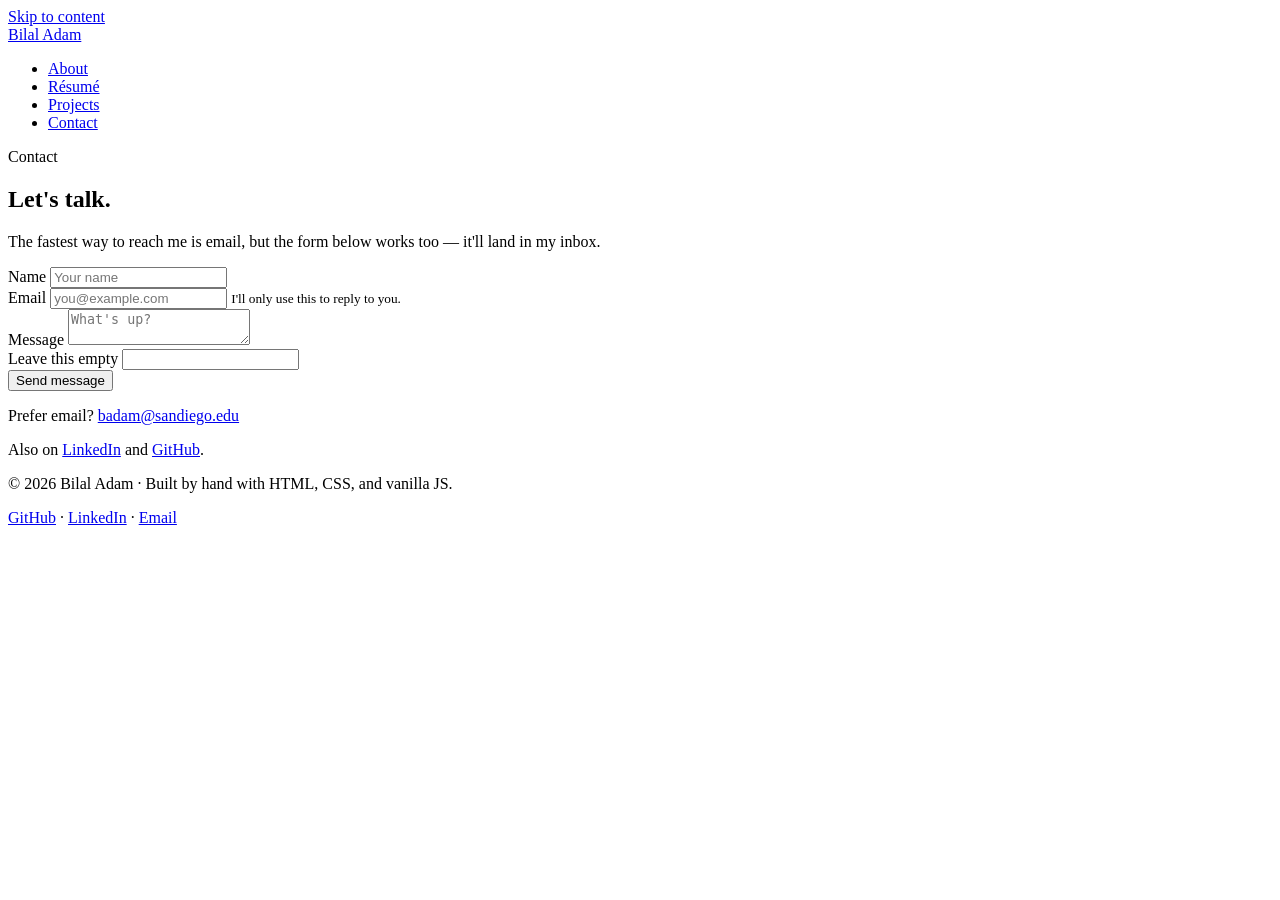
==== contact.html @ ca9637c1 "Add contact form with Formspree handler and progressive enhancement" ====
<!DOCTYPE html>
<html lang="en">
<head>
	<meta charset="UTF-8">
	<meta name="viewport" content="width=device-width, initial-scale=1">
	<title>Contact — Bilal Adam</title>
	<meta name="description" content="Get in touch with Bilal Adam — email, LinkedIn, and a working contact form.">

	<link rel="preconnect" href="https://fonts.googleapis.com">
	<link rel="preconnect" href="https://fonts.gstatic.com" crossorigin>
	<link rel="stylesheet" href="https://fonts.googleapis.com/css2?family=Fraunces:opsz,wght@9..144,400;9..144,500;9..144,600&display=swap">

	<link rel="stylesheet" href="./styles/main.css">
	<script type="module" src="./scripts/main.js" defer></script>
</head>
<body>
	<a class="skip-link" href="#main">Skip to content</a>

	<header class="site-header">
		<div class="site-header__inner">
			<a class="site-logo" href="./index.html">Bilal Adam</a>
			<nav class="site-nav" aria-label="Primary">
				<ul>
					<li><a href="./index.html">About</a></li>
					<li><a href="./resume.html">Résumé</a></li>
					<li><a href="./projects.html">Projects</a></li>
					<li><a href="./contact.html">Contact</a></li>
				</ul>
			</nav>
		</div>
	</header>

	<main id="main" class="container container--narrow">
		<section>
			<p class="hero__eyebrow">Contact</p>
			<h1>Let's talk.</h1>
			<p class="hero__lede">
				The fastest way to reach me is email, but the form below works too —
				it'll land in my inbox.
			</p>

			<!--
				The form posts to Formspree.
				If JavaScript is disabled, the browser performs a normal POST and the user is
				redirected to Formspree's success page. If JavaScript is enabled, main.js
				intercepts and submits via fetch() for a smoother experience.

				REPLACE YOUR_FORMSPREE_ID below with the ID from your Formspree dashboard.
			-->
			<form
				class="contact-form"
				data-contact-form
				action="https://formspree.io/f/xjgljkop"
				method="POST"
				novalidate>

				<div class="field">
					<label for="name">Name</label>
					<input
						type="text"
						id="name"
						name="name"
						required
						minlength="2"
						maxlength="80"
						autocomplete="name"
						placeholder="Your name">
				</div>

				<div class="field">
					<label for="email">Email</label>
					<input
						type="email"
						id="email"
						name="email"
						required
						autocomplete="email"
						placeholder="you@example.com">
					<small class="field__hint">I'll only use this to reply to you.</small>
				</div>

				<div class="field">
					<label for="message">Message</label>
					<textarea
						id="message"
						name="message"
						required
						minlength="10"
						maxlength="2000"
						placeholder="What's up?"></textarea>
				</div>

				<!-- Honeypot for spam bots — humans never see this -->
				<div class="visually-hidden" aria-hidden="true">
					<label for="website">Leave this empty</label>
					<input type="text" id="website" name="_gotcha" tabindex="-1" autocomplete="off">
				</div>

				<div class="form-actions">
					<button type="submit" class="btn btn--primary">Send message</button>
					<p class="form-status" data-form-status role="status" aria-live="polite"></p>
				</div>
			</form>

			<div class="contact-extras">
				<p>
					Prefer email? <a href="mailto:badam@sandiego.edu">badam@sandiego.edu</a>
				</p>
				<p>
					Also on <a href="https://www.linkedin.com/in/bilal-adam1/" rel="noopener">LinkedIn</a>
					and <a href="https://github.com/BilalAdam13" rel="noopener">GitHub</a>.
				</p>
			</div>
		</section>
	</main>

	<footer class="site-footer">
		<div class="site-footer__inner">
			<p>© 2026 Bilal Adam · Built by hand with HTML, CSS, and vanilla JS.</p>
			<p>
				<a href="https://github.com/BilalAdam13" rel="noopener">GitHub</a> ·
				<a href="https://www.linkedin.com/in/bilal-adam1/" rel="noopener">LinkedIn</a> ·
				<a href="mailto:badam@sandiego.edu">Email</a>
			</p>
		</div>
	</footer>
</body>
</html>
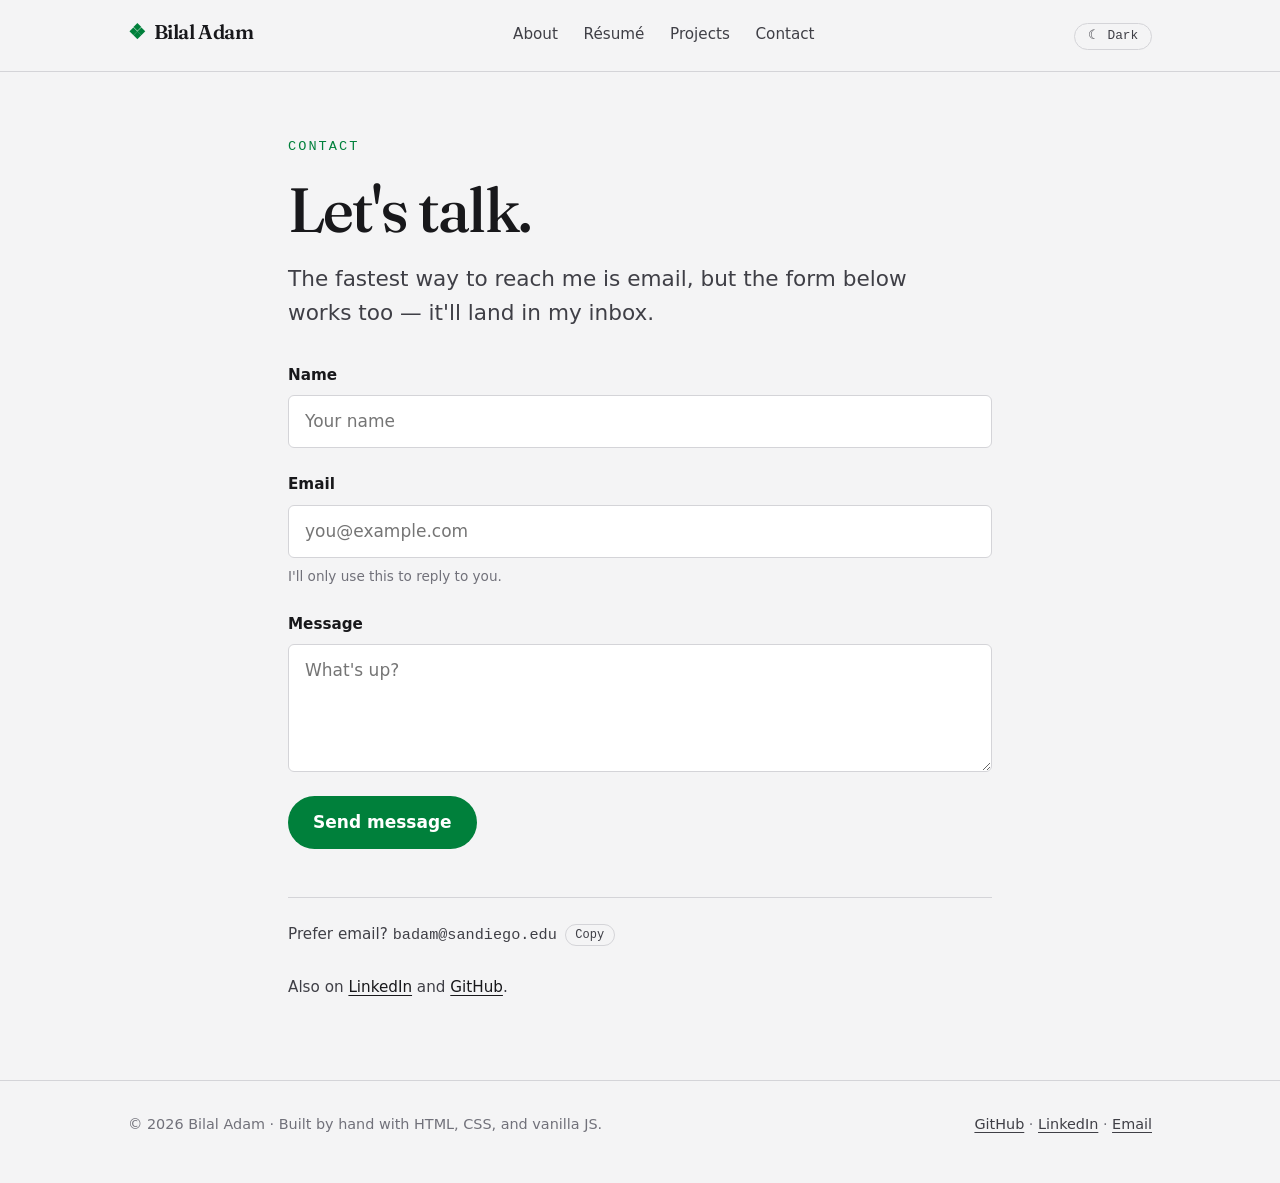
==== commit 8f431794: "Add extra-credit web components: theme-toggle, copy-button, github-stats" ====
--- a/contact.html
+++ b/contact.html
@@ -12,6 +12,8 @@
 
 	<link rel="stylesheet" href="./styles/main.css">
 	<script type="module" src="./scripts/main.js" defer></script>
+	<script type="module" src="./scripts/theme-toggle.js" defer></script>
+	<script type="module" src="./scripts/copy-button.js" defer></script>
 </head>
 <body>
 	<a class="skip-link" href="#main">Skip to content</a>
@@ -27,6 +29,7 @@
 					<li><a href="./contact.html">Contact</a></li>
 				</ul>
 			</nav>
+			<theme-toggle></theme-toggle>
 		</div>
 	</header>
 
@@ -104,7 +107,10 @@
 
 			<div class="contact-extras">
 				<p>
-					Prefer email? <a href="mailto:badam@sandiego.edu">badam@sandiego.edu</a>
+					Prefer email?
+					<copy-button value="badam@sandiego.edu" label="Copy email address to clipboard">
+						<a href="mailto:badam@sandiego.edu">badam@sandiego.edu</a>
+					</copy-button>
 				</p>
 				<p>
 					Also on <a href="https://www.linkedin.com/in/bilal-adam1/" rel="noopener">LinkedIn</a>
--- a/styles/main.css
+++ b/styles/main.css
@@ -0,0 +1,659 @@
+/* =========================================================
+   Bilal Adam — Portfolio
+   Hand-authored CSS. No frameworks.
+   Uses custom properties, modern layout (flex/grid),
+   relative units, and clamp() for fluid typography.
+   ========================================================= */
+
+/* ---------- Design tokens (custom properties) ---------- */
+:root {
+	/* Color palette — dark terminal aesthetic with hacker-green accent */
+	--bg:           #0e0e10;
+	--bg-elevated:  #18181b;
+	--bg-sunken:    #08080a;
+	--ink:          #e8e8ea;
+	--ink-soft:     #b4b4b8;
+	--ink-muted:    #7a7a82;
+	--rule:         #2a2a30;
+	--accent:       #39ff8a;
+	--accent-soft:  #14331f;
+	--accent-ink:   #0e0e10;
+	--focus:        #39ff8a;
+
+	/* Typography */
+	--font-display: "Fraunces", Georgia, "Times New Roman", serif;
+	--font-body:    system-ui, -apple-system, BlinkMacSystemFont, "Segoe UI", sans-serif;
+	--font-mono:    ui-monospace, "SF Mono", Menlo, Consolas, monospace;
+
+	/* Spacing scale */
+	--space-1: 0.25rem;
+	--space-2: 0.5rem;
+	--space-3: 0.75rem;
+	--space-4: 1rem;
+	--space-5: 1.5rem;
+	--space-6: 2rem;
+	--space-7: 3rem;
+	--space-8: 4rem;
+	--space-9: 6rem;
+
+	/* Layout */
+	--measure:        65ch;
+	--content-width:  min(100% - 2rem, 64rem);
+	--narrow-width:   min(100% - 2rem, 44rem);
+
+	/* Radii & shadows */
+	--radius-sm: 0.375rem;
+	--radius:    0.75rem;
+	--radius-lg: 1.25rem;
+	--shadow-1:  0 1px 2px rgb(0 0 0 / 0.4);
+	--shadow-2:  0 8px 24px rgb(0 0 0 / 0.5);
+}
+
+/* Light mode override for users who prefer light — kept tasteful, not jarring */
+@media (prefers-color-scheme: light) {
+	:root {
+		--bg:           #f4f4f5;
+		--bg-elevated:  #ffffff;
+		--bg-sunken:    #e4e4e7;
+		--ink:          #18181b;
+		--ink-soft:     #3f3f46;
+		--ink-muted:    #71717a;
+		--rule:         #d4d4d8;
+		--accent:       #00803b;
+		--accent-soft:  #d1fadf;
+		--accent-ink:   #ffffff;
+		--focus:        #00803b;
+		--shadow-1:     0 1px 2px rgb(0 0 0 / 0.05);
+		--shadow-2:     0 8px 24px rgb(0 0 0 / 0.08);
+	}
+}
+
+/* ---------- Reset / base ---------- */
+*,
+*::before,
+*::after {
+	box-sizing: border-box;
+}
+
+html {
+	scroll-behavior: smooth;
+	-webkit-text-size-adjust: 100%;
+}
+
+@media (prefers-reduced-motion: reduce) {
+	html { scroll-behavior: auto; }
+	*, *::before, *::after {
+		animation-duration: 0.01ms !important;
+		transition-duration: 0.01ms !important;
+	}
+}
+
+body {
+	margin: 0;
+	min-block-size: 100vh;
+	background: var(--bg);
+	color: var(--ink);
+	font-family: var(--font-body);
+	font-size: clamp(1rem, 0.95rem + 0.25vw, 1.0625rem);
+	line-height: 1.6;
+	-webkit-font-smoothing: antialiased;
+	display: grid;
+	grid-template-rows: auto 1fr auto;
+}
+
+img, svg {
+	max-width: 100%;
+	display: block;
+}
+
+a {
+	color: var(--accent);
+	text-underline-offset: 0.2em;
+}
+
+a:hover {
+	color: var(--ink);
+}
+
+:focus-visible {
+	outline: 0.2rem solid var(--focus);
+	outline-offset: 0.2rem;
+	border-radius: 0.2rem;
+}
+
+/* Skip link for keyboard users */
+.skip-link {
+	position: absolute;
+	inset-inline-start: var(--space-4);
+	inset-block-start: var(--space-4);
+	padding: var(--space-2) var(--space-4);
+	background: var(--ink);
+	color: var(--bg);
+	text-decoration: none;
+	border-radius: var(--radius-sm);
+	transform: translateY(-200%);
+	transition: transform 0.15s ease;
+	z-index: 100;
+}
+.skip-link:focus {
+	transform: translateY(0);
+	color: var(--bg);
+}
+
+/* ---------- Typography ---------- */
+h1, h2, h3, h4 {
+	font-family: var(--font-display);
+	font-weight: 500;
+	line-height: 1.15;
+	letter-spacing: -0.015em;
+	color: var(--ink);
+	margin-block: 0 var(--space-4);
+}
+
+h1 { font-size: clamp(2.25rem, 1.5rem + 3vw, 4rem); letter-spacing: -0.03em; }
+h2 { font-size: clamp(1.5rem, 1.2rem + 1.2vw, 2.25rem); }
+h3 { font-size: clamp(1.15rem, 1rem + 0.5vw, 1.4rem); }
+h4 { font-size: 1.05rem; }
+
+p {
+	margin-block: 0 var(--space-4);
+	max-inline-size: var(--measure);
+}
+
+ul, ol {
+	margin-block: 0 var(--space-4);
+	padding-inline-start: 1.25em;
+}
+
+li {
+	margin-block-end: var(--space-2);
+}
+
+code {
+	font-family: var(--font-mono);
+	font-size: 0.9em;
+	padding: 0.1em 0.35em;
+	background: var(--bg-sunken);
+	border-radius: 0.25rem;
+}
+
+hr {
+	border: 0;
+	border-top: 1px solid var(--rule);
+	margin-block: var(--space-7);
+}
+
+/* ---------- Layout primitives ---------- */
+.container {
+	width: var(--content-width);
+	margin-inline: auto;
+}
+
+.container--narrow {
+	width: var(--narrow-width);
+	margin-inline: auto;
+}
+
+main {
+	padding-block: clamp(var(--space-6), 5vw, var(--space-8));
+}
+
+/* ---------- Header / nav ---------- */
+.site-header {
+	border-block-end: 1px solid var(--rule);
+	background: var(--bg);
+	position: sticky;
+	inset-block-start: 0;
+	z-index: 10;
+	backdrop-filter: saturate(140%) blur(8px);
+}
+
+.site-header__inner {
+	width: var(--content-width);
+	margin-inline: auto;
+	padding-block: var(--space-4);
+	display: flex;
+	flex-wrap: wrap;
+	align-items: baseline;
+	justify-content: space-between;
+	gap: var(--space-4);
+}
+
+.site-logo {
+	font-family: var(--font-display);
+	font-size: 1.25rem;
+	font-weight: 600;
+	color: var(--ink);
+	text-decoration: none;
+	letter-spacing: -0.02em;
+}
+
+.site-logo::before {
+	content: "❖";
+	color: var(--accent);
+	margin-inline-end: 0.4em;
+}
+
+.site-nav ul {
+	display: flex;
+	flex-wrap: wrap;
+	gap: clamp(var(--space-4), 2vw, var(--space-6));
+	list-style: none;
+	margin: 0;
+	padding: 0;
+}
+
+.site-nav a {
+	color: var(--ink-soft);
+	text-decoration: none;
+	font-size: 0.95rem;
+	padding-block: var(--space-2);
+	border-block-end: 2px solid transparent;
+	transition: color 0.15s ease, border-color 0.15s ease;
+}
+
+.site-nav a:hover,
+.site-nav a[aria-current="page"] {
+	color: var(--ink);
+	border-block-end-color: var(--accent);
+}
+
+/* ---------- Footer ---------- */
+.site-footer {
+	border-block-start: 1px solid var(--rule);
+	padding-block: var(--space-6);
+	color: var(--ink-muted);
+	font-size: 0.9rem;
+}
+
+.site-footer__inner {
+	width: var(--content-width);
+	margin-inline: auto;
+	display: flex;
+	flex-wrap: wrap;
+	gap: var(--space-4);
+	justify-content: space-between;
+	align-items: center;
+}
+
+.site-footer a {
+	color: var(--ink-soft);
+}
+
+/* ---------- Home page / hero ---------- */
+.hero {
+	padding-block: clamp(var(--space-6), 6vw, var(--space-9));
+}
+
+.hero__eyebrow {
+	font-family: var(--font-mono);
+	font-size: 0.85rem;
+	text-transform: uppercase;
+	letter-spacing: 0.15em;
+	color: var(--accent);
+	margin-block-end: var(--space-4);
+}
+
+.hero h1 {
+	max-inline-size: 18ch;
+}
+
+.hero__lede {
+	font-size: clamp(1.1rem, 1rem + 0.5vw, 1.35rem);
+	color: var(--ink-soft);
+	max-inline-size: 50ch;
+	margin-block-end: var(--space-6);
+}
+
+.hero__actions {
+	display: flex;
+	flex-wrap: wrap;
+	gap: var(--space-3);
+}
+
+/* Buttons */
+.btn {
+	display: inline-flex;
+	align-items: center;
+	gap: var(--space-2);
+	padding: var(--space-3) var(--space-5);
+	border: 1px solid transparent;
+	border-radius: 999px;
+	font: inherit;
+	font-weight: 600;
+	text-decoration: none;
+	cursor: pointer;
+	transition: transform 0.1s ease, background 0.15s ease, color 0.15s ease;
+}
+
+.btn--primary {
+	background: var(--accent);
+	color: var(--accent-ink);
+}
+
+.btn--primary:hover {
+	background: var(--ink);
+	color: var(--accent);
+	transform: translateY(-1px);
+}
+
+.btn--ghost {
+	background: transparent;
+	color: var(--ink);
+	border-color: var(--rule);
+}
+
+.btn--ghost:hover {
+	background: var(--bg-sunken);
+	color: var(--accent);
+	border-color: var(--accent);
+}
+
+/* ---------- Highlights / quick-info grid ---------- */
+.highlights {
+	display: grid;
+	grid-template-columns: repeat(auto-fit, minmax(15rem, 1fr));
+	gap: var(--space-5);
+	margin-block: var(--space-7);
+	padding-block: var(--space-6);
+	border-block: 1px solid var(--rule);
+}
+
+.highlight__label {
+	font-family: var(--font-mono);
+	font-size: 0.75rem;
+	text-transform: uppercase;
+	letter-spacing: 0.12em;
+	color: var(--ink-muted);
+	margin-block-end: var(--space-2);
+}
+
+.highlight__value {
+	font-family: var(--font-display);
+	font-size: clamp(1.1rem, 1rem + 0.4vw, 1.35rem);
+	color: var(--ink);
+}
+
+/* ---------- Section headings ---------- */
+.section {
+	margin-block: var(--space-8);
+}
+
+.section-head {
+	display: flex;
+	align-items: baseline;
+	justify-content: space-between;
+	gap: var(--space-4);
+	flex-wrap: wrap;
+	margin-block-end: var(--space-5);
+	padding-block-end: var(--space-3);
+	border-block-end: 1px solid var(--rule);
+}
+
+.section-head__index {
+	font-family: var(--font-mono);
+	font-size: 0.8rem;
+	color: var(--ink-muted);
+}
+
+/* ---------- Project cards ---------- */
+.projects {
+	display: grid;
+	gap: var(--space-5);
+}
+
+.project-card {
+	background: var(--bg-elevated);
+	border: 1px solid var(--rule);
+	border-radius: var(--radius);
+	padding: clamp(var(--space-5), 3vw, var(--space-6));
+	display: grid;
+	gap: var(--space-3);
+	transition: border-color 0.15s ease, transform 0.15s ease;
+}
+
+.project-card:hover {
+	border-color: var(--accent);
+}
+
+.project-card__head {
+	display: flex;
+	flex-wrap: wrap;
+	justify-content: space-between;
+	gap: var(--space-3);
+	align-items: baseline;
+}
+
+.project-card h3 {
+	margin: 0;
+}
+
+.project-card__tags {
+	display: flex;
+	flex-wrap: wrap;
+	gap: var(--space-2);
+	list-style: none;
+	margin: 0;
+	padding: 0;
+}
+
+.project-card__tags li {
+	margin: 0;
+	padding: 0.2rem 0.6rem;
+	background: var(--bg-sunken);
+	border-radius: 999px;
+	font-family: var(--font-mono);
+	font-size: 0.75rem;
+	color: var(--ink-soft);
+}
+
+.project-card__links {
+	display: flex;
+	gap: var(--space-4);
+	font-size: 0.9rem;
+	margin-block-start: var(--space-2);
+}
+
+/* ---------- Resume page ---------- */
+.resume-meta {
+	display: flex;
+	flex-wrap: wrap;
+	gap: var(--space-4) var(--space-6);
+	font-size: 0.95rem;
+	color: var(--ink-soft);
+	margin-block-end: var(--space-6);
+	padding-block-end: var(--space-5);
+	border-block-end: 1px solid var(--rule);
+}
+
+.resume-meta a {
+	color: var(--ink-soft);
+}
+
+.resume-section {
+	margin-block-end: var(--space-7);
+}
+
+.resume-entry {
+	display: grid;
+	grid-template-columns: minmax(0, 1fr);
+	gap: var(--space-2);
+	margin-block-end: var(--space-5);
+}
+
+@media (min-width: 40rem) {
+	.resume-entry {
+		grid-template-columns: 10rem 1fr;
+		gap: var(--space-4);
+	}
+}
+
+.resume-entry__period {
+	font-family: var(--font-mono);
+	font-size: 0.85rem;
+	color: var(--ink-muted);
+	padding-block-start: 0.3rem;
+}
+
+.resume-entry__role {
+	font-weight: 600;
+	margin-block-end: var(--space-1);
+}
+
+.resume-entry__org {
+	color: var(--ink-soft);
+	font-size: 0.95rem;
+	margin-block-end: var(--space-3);
+}
+
+.resume-entry ul {
+	padding-inline-start: 1.1em;
+}
+
+.resume-entry li {
+	color: var(--ink-soft);
+}
+
+.skill-list {
+	display: grid;
+	gap: var(--space-3);
+	list-style: none;
+	padding: 0;
+	margin: 0;
+}
+
+.skill-list li {
+	display: grid;
+	grid-template-columns: minmax(0, 9rem) 1fr;
+	gap: var(--space-4);
+	padding-block: var(--space-2);
+	border-block-end: 1px solid var(--rule);
+}
+
+.skill-list__label {
+	font-family: var(--font-mono);
+	font-size: 0.85rem;
+	color: var(--ink-muted);
+}
+
+.resume-actions {
+	display: flex;
+	gap: var(--space-3);
+	flex-wrap: wrap;
+	margin-block-start: var(--space-6);
+}
+
+/* ---------- Contact / form ---------- */
+.contact-form {
+	display: grid;
+	gap: var(--space-5);
+	margin-block-start: var(--space-6);
+}
+
+.field {
+	display: grid;
+	gap: var(--space-2);
+}
+
+.field label {
+	font-weight: 600;
+	font-size: 0.95rem;
+}
+
+.field__hint {
+	font-size: 0.85rem;
+	color: var(--ink-muted);
+}
+
+.field input,
+.field textarea {
+	font: inherit;
+	color: var(--ink);
+	background: var(--bg-elevated);
+	border: 1px solid var(--rule);
+	border-radius: var(--radius-sm);
+	padding: var(--space-3) var(--space-4);
+	transition: border-color 0.15s ease;
+}
+
+.field input:focus,
+.field textarea:focus {
+	border-color: var(--accent);
+	outline: 0.2rem solid var(--focus);
+	outline-offset: 0.1rem;
+}
+
+.field textarea {
+	min-block-size: 8rem;
+	resize: vertical;
+	font-family: inherit;
+}
+
+.field input:invalid:not(:placeholder-shown),
+.field textarea:invalid:not(:placeholder-shown) {
+	border-color: #ff5555;
+}
+
+.form-actions {
+	display: flex;
+	gap: var(--space-3);
+	flex-wrap: wrap;
+	align-items: center;
+}
+
+.form-status {
+	min-block-size: 1.5rem;
+	font-size: 0.95rem;
+	color: var(--ink-soft);
+}
+
+.form-status[data-state="error"]   { color: #ff5555; }
+.form-status[data-state="success"] { color: var(--accent); }
+
+.contact-extras {
+	display: grid;
+	gap: var(--space-3);
+	margin-block-start: var(--space-7);
+	padding-block-start: var(--space-5);
+	border-block-start: 1px solid var(--rule);
+	font-size: 0.95rem;
+	color: var(--ink-soft);
+}
+
+.contact-extras a {
+	color: var(--ink);
+}
+
+/* ---------- Weather widget host styling ---------- */
+.widget-host {
+	margin-block: var(--space-6);
+}
+
+/* No-JS fallback notice */
+.no-js-notice {
+	display: block;
+	padding: var(--space-4);
+	background: var(--accent-soft);
+	border-radius: var(--radius);
+	color: var(--ink);
+	font-size: 0.95rem;
+	margin-block: var(--space-4);
+}
+
+.js .no-js-notice { display: none; }
+
+/* ---------- Utility ---------- */
+.visually-hidden {
+	position: absolute;
+	width: 1px;
+	height: 1px;
+	padding: 0;
+	margin: -1px;
+	overflow: hidden;
+	clip: rect(0, 0, 0, 0);
+	white-space: nowrap;
+	border: 0;
+}
+
+.text-muted { color: var(--ink-muted); }
+.mono       { font-family: var(--font-mono); }
